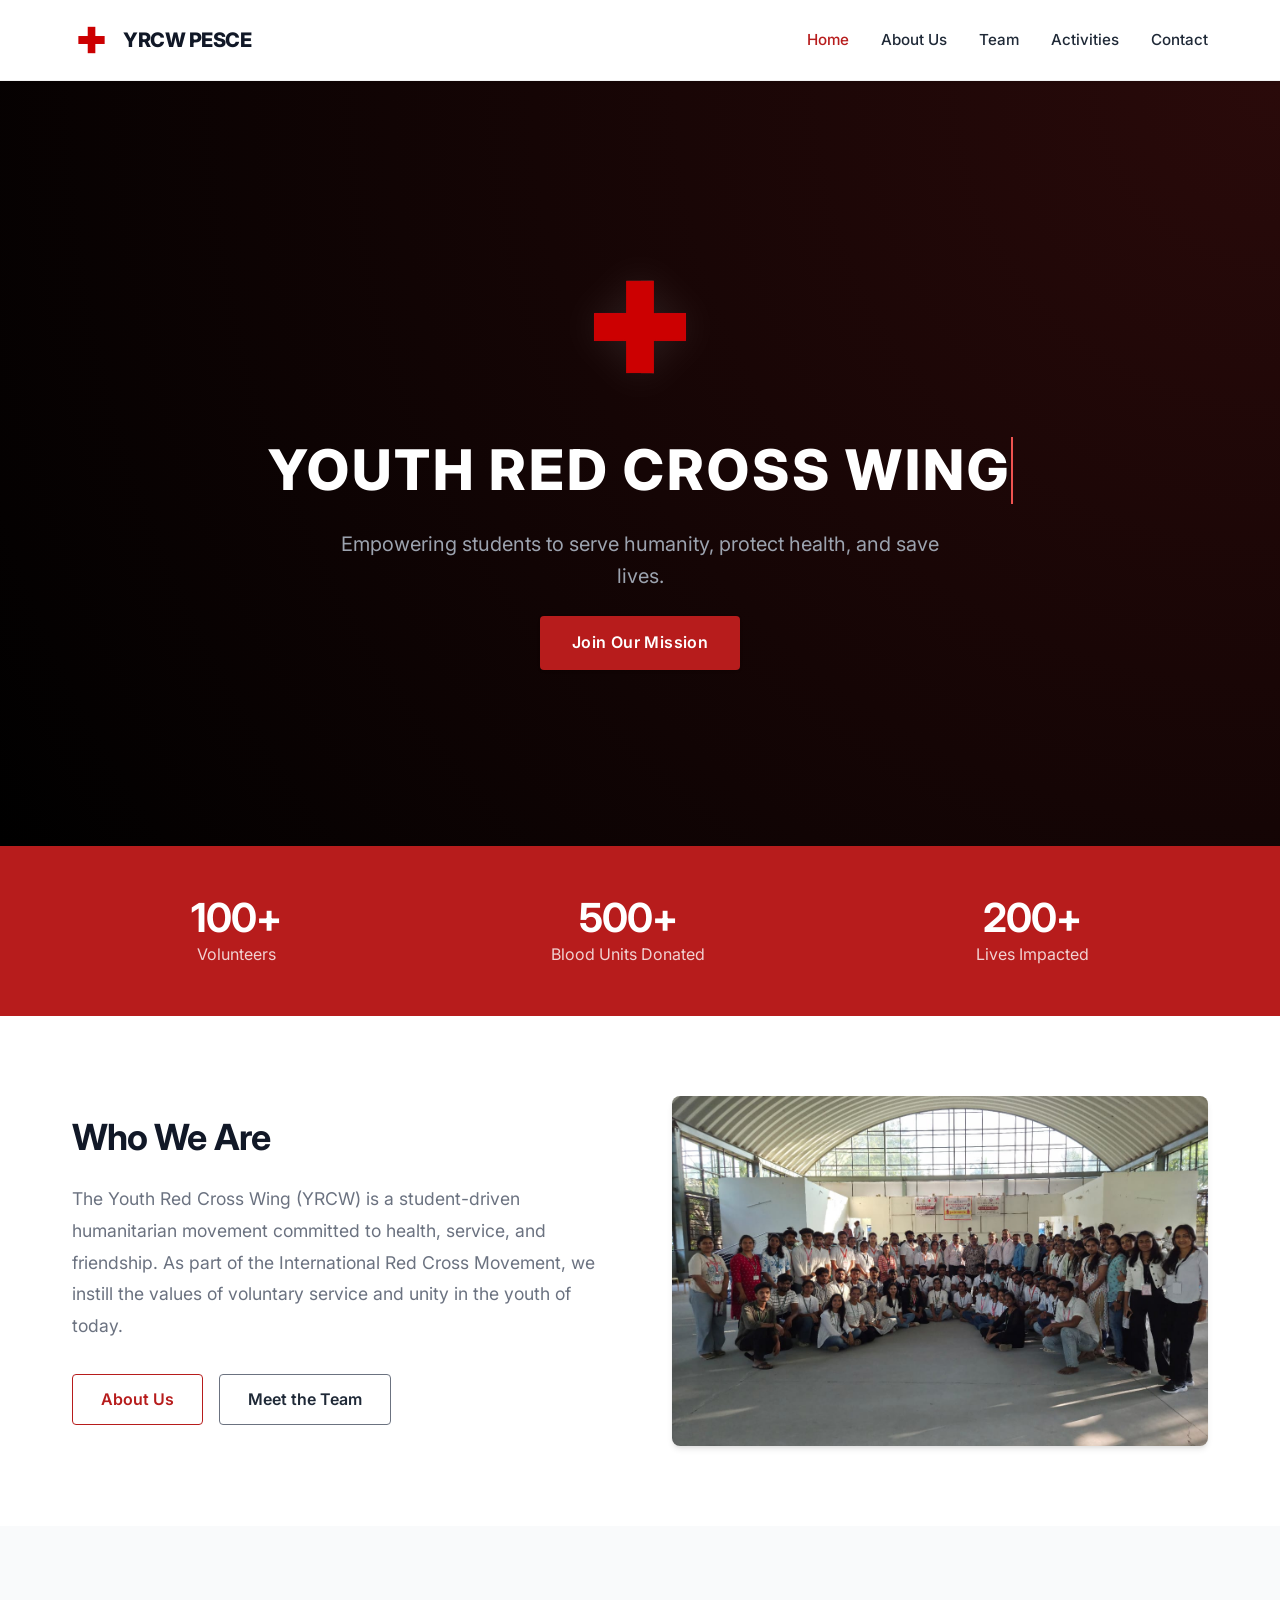
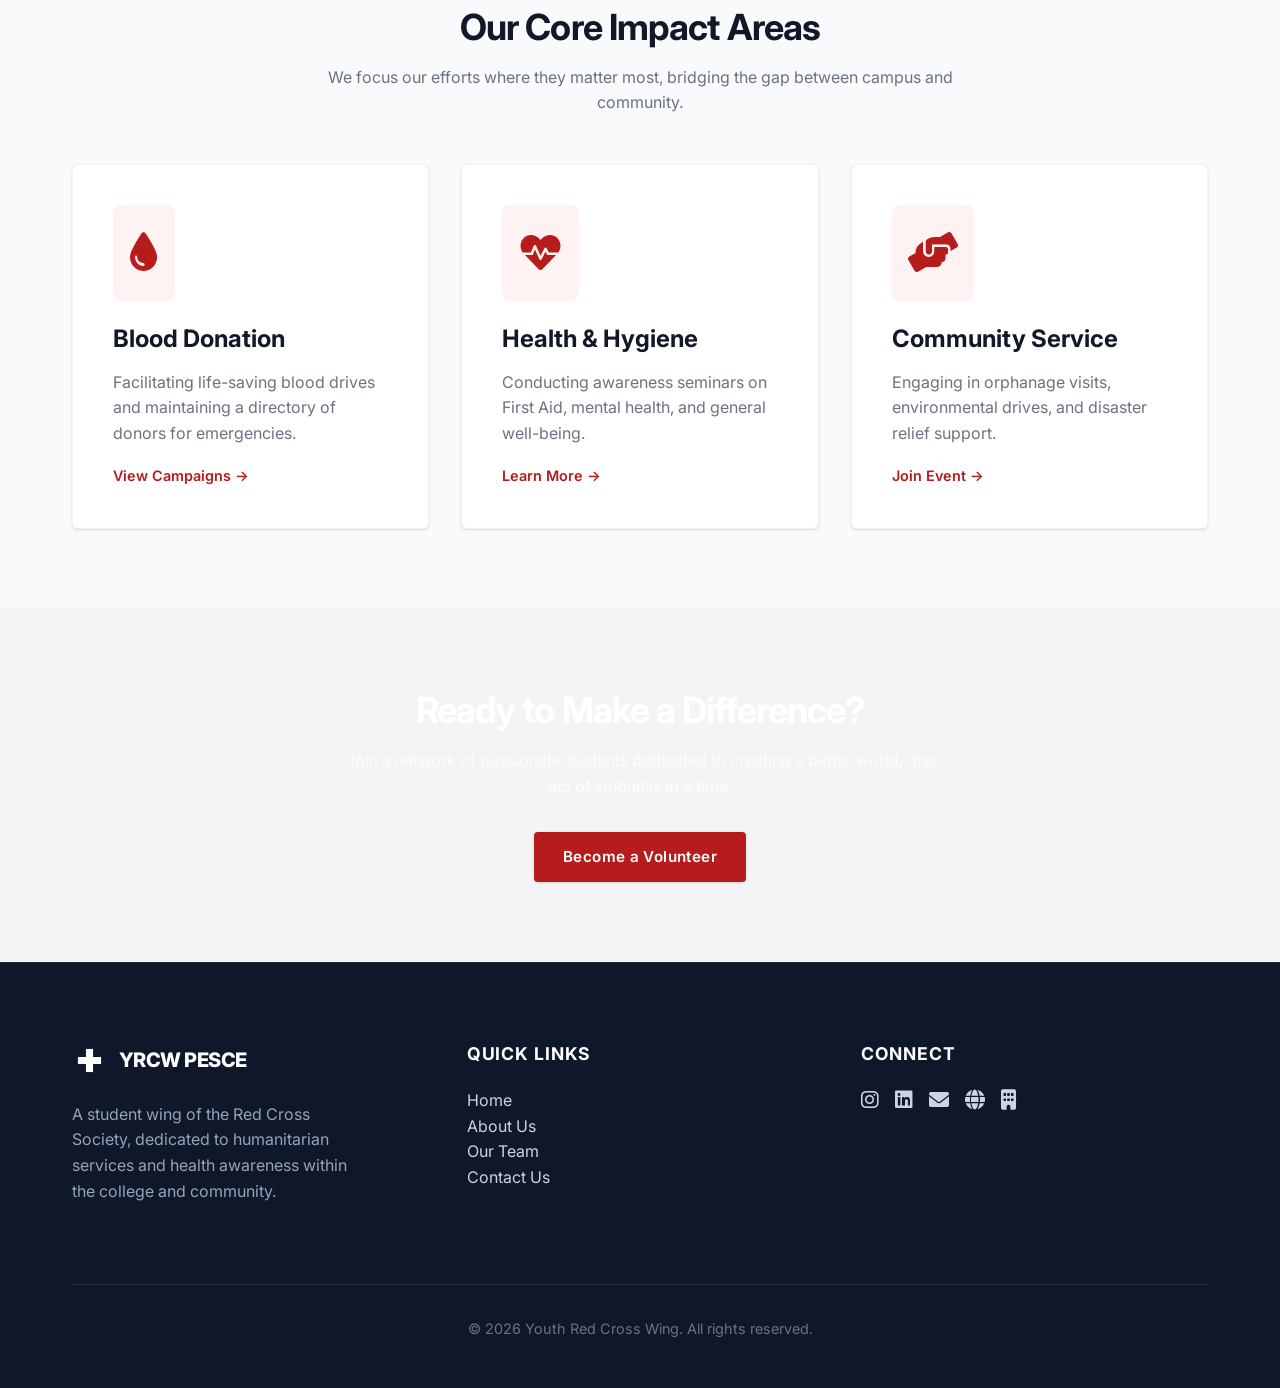
==== index.html @ 42d38836 "Initial commit: YRCW Website Polish and Enhancements" ====
<!DOCTYPE html>
<html lang="en">

<head>
    <meta charset="UTF-8">
    <meta name="viewport" content="width=device-width, initial-scale=1.0">
    <title>Youth Red Cross Wing | YRCW PESCE</title>
    <link rel="stylesheet" href="css/style.css">
    <link href="https://fonts.googleapis.com/css2?family=Inter:wght@400;500;600;700;800&display=swap" rel="stylesheet">
    <link rel="icon" type="image/png" href="assets/yrcw_logo.png">
    <link rel="stylesheet" href="https://cdnjs.cloudflare.com/ajax/libs/font-awesome/6.0.0/css/all.min.css">
    <link href="https://unpkg.com/aos@2.3.1/dist/aos.css" rel="stylesheet">
</head>

<body>
    <!-- Header -->
    <header>
        <div class="container">
            <nav class="navbar" data-aos="fade-down">
                <a href="index.html" class="logo">
                    <img src="assets/yrcw_logo.png" alt="YRCW Logo" class="nav-logo-img">
                    YRCW PESCE
                </a>
                <ul class="nav-links">
                    <li><a href="index.html" class="active">Home</a></li>
                    <li><a href="about.html">About Us</a></li>
                    <li><a href="team.html">Team</a></li>
                    <li><a href="activities.html">Activities</a></li>
                    <li><a href="contact.html">Contact</a></li>
                </ul>
                <div class="hamburger">
                    <span class="bar"></span>
                    <span class="bar"></span>
                    <span class="bar"></span>
                </div>
            </nav>
        </div>
    </header>

    <!-- Professional Hero Section -->
    <section class="hero">
        <div class="hero-content" data-aos="fade-up">
            <div class="hero-logo-container">
                <img src="assets/yrcw_logo.png" alt="YRCW Logo" class="hero-logo-img">
            </div>

            <div class="typewriter-container">
                <h1 class="typewriter">YOUTH RED CROSS WING</h1>
            </div>

            <p>Empowering students to serve humanity, protect health, and save lives.</p>
            <a href="contact.html" class="btn">Join Our Mission</a>
        </div>
    </section>

    <!-- Impact Stats -->
    <section style="background-color: var(--primary-color); color: white; padding: 3rem 0;">
        <div class="container">
            <div style="display: flex; flex-wrap: wrap; justify-content: space-around; text-align: center; gap: 2rem;"
                data-aos="fade-up">
                <div>
                    <h2 style="color: white; font-size: 2.5rem; margin-bottom: 0;">100+</h2>
                    <p style="color: rgba(255,255,255,0.8); margin: 0;">Volunteers</p>
                </div>
                <div>
                    <h2 style="color: white; font-size: 2.5rem; margin-bottom: 0;">500+</h2>
                    <p style="color: rgba(255,255,255,0.8); margin: 0;">Blood Units Donated</p>
                </div>
                <div>
                    <h2 style="color: white; font-size: 2.5rem; margin-bottom: 0;">200+</h2>
                    <p style="color: rgba(255,255,255,0.8); margin: 0;">Lives Impacted</p>
                </div>
            </div>
        </div>
    </section>

    <!-- About Snippet -->
    <section class="section bg-white">
        <div class="container">
            <div style="display: flex; gap: 4rem; align-items: center; flex-wrap: wrap;">
                <div style="flex: 1; min-width: 300px;" data-aos="fade-right">
                    <h2 style="margin-bottom: 1.5rem;">Who We Are</h2>
                    <p style="font-size: 1.1rem; line-height: 1.8; color: var(--text-muted);">
                        The Youth Red Cross Wing (YRCW) is a student-driven humanitarian movement committed to health,
                        service, and friendship.
                        As part of the International Red Cross Movement, we instill the values of voluntary service and
                        unity in the youth of today.
                    </p>
                    <div style="display: flex; gap: 1rem; margin-top: 2rem;">
                        <a href="about.html" class="btn-outline">About Us</a>
                        <a href="team.html" class="btn-outline"
                            style="border-color: var(--text-muted); color: var(--text-main);">Meet the Team</a>
                    </div>
                </div>
                <div style="flex: 1; min-width: 300px;" data-aos="fade-left">
                    <!-- Placeholder: Could be a collage or a professional single image -->
                    <img src="assets/Team.jpeg" alt="YRCW Team Activity"
                        style="width: 100%; height: 350px; object-fit: cover; border-radius: 8px; box-shadow: var(--shadow-md);">
                </div>
            </div>
        </div>
    </section>

    <!-- Highlights/What We Do -->
    <section class="section" style="background-color: #F9FAFB;">
        <div class="container">
            <div class="text-center" style="max-width: 700px; margin: 0 auto 3rem;" data-aos="fade-up">
                <h2>Our Core Impact Areas</h2>
                <p>We focus our efforts where they matter most, bridging the gap between campus and community.</p>
            </div>

            <div class="highlights-grid">
                <div class="highlight-card" data-aos="fade-up" data-aos-delay="100">
                    <div class="icon">
                        <i class="fas fa-tint"></i>
                    </div>
                    <h3>Blood Donation</h3>
                    <p>Facilitating life-saving blood drives and maintaining a directory of donors for emergencies.</p>
                    <a href="activities.html"
                        style="color: var(--primary-color); font-weight: 600; font-size: 0.9rem;">View Campaigns
                        &rarr;</a>
                </div>
                <div class="highlight-card" data-aos="fade-up" data-aos-delay="200">
                    <div class="icon">
                        <i class="fas fa-heartbeat"></i>
                    </div>
                    <h3>Health & Hygiene</h3>
                    <p>Conducting awareness seminars on First Aid, mental health, and general well-being.</p>
                    <a href="activities.html"
                        style="color: var(--primary-color); font-weight: 600; font-size: 0.9rem;">Learn More &rarr;</a>
                </div>
                <div class="highlight-card" data-aos="fade-up" data-aos-delay="300">
                    <div class="icon">
                        <i class="fas fa-hands-helping"></i>
                    </div>
                    <h3>Community Service</h3>
                    <p>Engaging in orphanage visits, environmental drives, and disaster relief support.</p>
                    <a href="activities.html"
                        style="color: var(--primary-color); font-weight: 600; font-size: 0.9rem;">Join Event &rarr;</a>
                </div>
            </div>
        </div>
    </section>

    <!-- Call to Action -->
    <section class="section text-center"
        style="background: linear-gradient(rgba(17, 24, 39, 0.9), rgba(17, 24, 39, 0.9)), url('https://images.unsplash.com/photo-1593113598332-cd288d649433?ixlib=rb-1.2.1&auto=format&fit=crop&w=1950&q=80'); background-size: cover; background-attachment: fixed; color: white;">
        <div class="container" data-aos="zoom-in">
            <h2 style="color: white; margin-bottom: 1rem;">Ready to Make a Difference?</h2>
            <p style="color: rgba(255,255,255,0.8); max-width: 600px; margin: 0 auto 2rem;">Join a network of passionate
                students dedicated to creating a better world, one act of kindness at a time.</p>
            <a href="contact.html" class="btn">Become a Volunteer</a>
        </div>
    </section>

    <!-- Scroll To Top Button -->
    <button id="scrollTopBtn" title="Go to top"><i class="fas fa-arrow-up"></i></button>

    <!-- Footer -->
    <footer>
        <div class="container">
            <div class="footer-grid">
                <div class="footer-col" style="flex: 2;">
                    <a href="index.html" class="logo" style="color: white; margin-bottom: 1.5rem;">
                        <img src="assets/yrcw_logo.png" alt="Logo"
                            style="height: 35px; filter: brightness(0) invert(1);"> YRCW PESCE
                    </a>
                    <p style="max-width: 300px;">A student wing of the Red Cross Society, dedicated to humanitarian
                        services and health awareness within the college and community.</p>
                </div>
                <div class="footer-col">
                    <h4>Quick Links</h4>
                    <ul>
                        <li><a href="index.html">Home</a></li>
                        <li><a href="about.html">About Us</a></li>
                        <li><a href="team.html">Our Team</a></li>
                        <li><a href="contact.html">Contact Us</a></li>
                    </ul>
                </div>
                <div class="footer-col">
                    <h4>Connect</h4>
                    <div style="display: flex; gap: 1rem; margin-top: 0.5rem;">
                        <a href="https://www.instagram.com/pesce.yrcw?igsh=dXppNGFpZTRqN2Ux" target="_blank"
                            title="Instagram"><i class="fab fa-instagram fa-lg"></i></a>
                        <a href="https://www.linkedin.com/in/yrcw-pesce?utm_source=share&utm_campaign=share_via&utm_content=profile&utm_medium=android_app"
                            target="_blank" title="LinkedIn"><i class="fab fa-linkedin fa-lg"></i></a>
                        <a href="mailto:yrcw@pesce.ac.in" title="Email"><i class="fas fa-envelope fa-lg"></i></a>
                        <a href="https://pesce.ac.in/" target="_blank" title="College Website"><i
                                class="fas fa-globe fa-lg"></i></a>
                        <a href="https://redcrosskarnataka.org/youth-red-cross/" target="_blank"
                            title="Karnataka YRCW"><i class="fas fa-building fa-lg"></i></a>
                    </div>
                </div>
            </div>
            <div class="copyright">
                <p>&copy; 2026 Youth Red Cross Wing. All rights reserved.</p>
            </div>
        </div>
    </footer>

    <script src="https://unpkg.com/aos@2.3.1/dist/aos.js"></script>
    <script>
        AOS.init({
            duration: 800,
            once: true
        });
    </script>
    <script src="js/script.js"></script>
</body>

</html>
---- css/style.css ----
:root {
  --primary-color: #B71C1C;
  /* Deep Corporate Red */
  --primary-dark: #7F1D1D;
  --primary-light: #EF5350;
  --secondary-color: #FFFFFF;
  --bg-light: #F3F4F6;
  --bg-dark: #111827;
  --text-main: #1F2937;
  --text-muted: #6B7280;
  --accent-color: #374151;
  --font-main: 'Inter', sans-serif;
  --max-width: 1200px;
  --shadow-sm: 0 1px 3px 0 rgba(0, 0, 0, 0.1), 0 1px 2px 0 rgba(0, 0, 0, 0.06);
  --shadow-md: 0 4px 6px -1px rgba(0, 0, 0, 0.1), 0 2px 4px -1px rgba(0, 0, 0, 0.06);
  --shadow-lg: 0 10px 15px -3px rgba(0, 0, 0, 0.1), 0 4px 6px -2px rgba(0, 0, 0, 0.05);
  --transition: all 0.3s cubic-bezier(0.4, 0, 0.2, 1);
}

* {
  margin: 0;
  padding: 0;
  box-sizing: border-box;
}

html {
  scroll-behavior: smooth;
}

body {
  font-family: var(--font-main);
  background-color: var(--bg-light);
  color: var(--text-main);
  line-height: 1.6;
  -webkit-font-smoothing: antialiased;
}

/* Scroll to Top Button */
#scrollTopBtn {
  display: none;
  position: fixed;
  bottom: 30px;
  right: 30px;
  z-index: 999;
  font-size: 1.2rem;
  border: none;
  outline: none;
  background-color: var(--primary-color);
  color: white;
  cursor: pointer;
  padding: 12px 16px;
  border-radius: 50%;
  box-shadow: 0 4px 6px rgba(0, 0, 0, 0.1);
  transition: all 0.3s ease;
}

#scrollTopBtn:hover {
  background-color: var(--bg-dark);
  transform: translateY(-5px);
}

a {
  text-decoration: none;
  color: inherit;
}

ul {
  list-style: none;
}

img {
  max-width: 100%;
  display: block;
}

/* Typography */
h1,
h2,
h3,
h4,
h5,
h6 {
  font-weight: 700;
  line-height: 1.2;
  margin-bottom: 1rem;
  color: var(--bg-dark);
}

h1 {
  font-size: 3rem;
  letter-spacing: -0.025em;
}

h2 {
  font-size: 2.25rem;
  letter-spacing: -0.025em;
}

h3 {
  font-size: 1.5rem;
}

p {
  margin-bottom: 1rem;
  color: var(--text-muted);
}

/* Utilities */
.container {
  max-width: var(--max-width);
  margin: 0 auto;
  padding: 0 2rem;
}

.btn {
  display: inline-block;
  padding: 12px 28px;
  background-color: var(--primary-color);
  color: white;
  border-radius: 4px;
  /* Sharper corners for professional look */
  font-weight: 600;
  font-size: 0.95rem;
  transition: var(--transition);
  border: 1px solid transparent;
  cursor: pointer;
  letter-spacing: 0.025em;
  box-shadow: var(--shadow-sm);
}

.btn:hover {
  background-color: var(--primary-dark);
  box-shadow: var(--shadow-md);
  transform: translateY(-1px);
}

.btn-outline {
  background-color: transparent;
  border: 1px solid var(--primary-color);
  color: var(--primary-color);
  padding: 12px 28px;
  border-radius: 4px;
  font-weight: 600;
  transition: var(--transition);
}

.btn-outline:hover {
  background-color: var(--primary-color);
  color: white;
}

.text-center {
  text-align: center;
}

.section {
  padding: 5rem 0;
}

.bg-white {
  background-color: white;
}

/* Header */
header {
  background-color: rgba(255, 255, 255, 0.95);
  backdrop-filter: blur(10px);
  box-shadow: var(--shadow-sm);
  position: sticky;
  top: 0;
  z-index: 1000;
  border-bottom: 1px solid rgba(0, 0, 0, 0.05);
}

.navbar {
  display: flex;
  justify-content: space-between;
  align-items: center;
  height: 80px;
}

.logo {
  font-size: 1.25rem;
  font-weight: 800;
  color: var(--bg-dark);
  display: flex;
  align-items: center;
  gap: 12px;
  letter-spacing: -0.025em;
}

.nav-logo-img {
  height: 40px;
  width: auto;
}

.nav-links {
  display: flex;
  gap: 32px;
}

.nav-links a {
  font-weight: 500;
  font-size: 0.95rem;
  color: var(--text-main);
  transition: var(--transition);
}

.nav-links a:hover,
.nav-links a.active {
  color: var(--primary-color);
}

.hamburger {
  display: none;
  cursor: pointer;
}

.bar {
  display: block;
  width: 24px;
  height: 2px;
  /* Thinner lines */
  margin: 6px auto;
  transition: all 0.3s ease-in-out;
  background-color: var(--bg-dark);
}

/* Hero Section Professional Redesign */
.hero {
  background: radial-gradient(circle at top right, #2a0a0a, #000000);
  height: 85vh;
  display: flex;
  align-items: center;
  justify-content: center;
  text-align: center;
  position: relative;
  overflow: hidden;
  color: white;
}

.page-header {
  background: radial-gradient(circle at top right, #2a0a0a, #000000);
  padding: 6rem 0 3rem;
  text-align: center;
  color: white;
  position: relative;
  margin-bottom: 2rem;
}

.page-header::before {
  content: '';
  position: absolute;
  top: 0;
  left: 0;
  width: 100%;
  height: 100%;
  background: url('https://www.transparenttextures.com/patterns/cubes.png');
  opacity: 0.05;
}

.page-header h1 {
  color: white;
  margin-bottom: 0.5rem;
  position: relative;
  z-index: 1;
}

.hero::before {
  content: '';
  position: absolute;
  top: 0;
  left: 0;
  width: 100%;
  height: 100%;
  background: url('https://www.transparenttextures.com/patterns/cubes.png');
  /* Subtle texture */
  opacity: 0.05;
}

.hero-content {
  position: relative;
  z-index: 2;
  display: flex;
  flex-direction: column;
  align-items: center;
  gap: 1.5rem;
}

.hero-logo-container {
  margin-bottom: 1rem;
  animation: smoothScale 1.2s cubic-bezier(0.2, 0.8, 0.2, 1) forwards;
  opacity: 0;
  transform: translateY(20px);
}

.hero-logo-img {
  width: 140px;
  height: 140px;
  object-fit: contain;
  filter: drop-shadow(0 0 20px rgba(255, 255, 255, 0.1));
}

.typewriter-container {
  display: inline-block;
}

.typewriter {
  overflow: hidden;
  border-right: 2px solid var(--primary-light);
  white-space: nowrap;
  margin: 0 auto;
  letter-spacing: 0.05em;
  font-size: 3.5rem;
  font-weight: 800;
  color: white;
  width: 0;
  animation:
    typing 2s steps(30, end) 0.5s forwards,
    blink-caret 0.8s step-end infinite;
}

.hero p {
  color: #9CA3AF;
  font-size: 1.25rem;
  max-width: 600px;
  margin: 0 auto;
  animation: fadeUp 0.8s ease-out 2.5s forwards;
  opacity: 0;
}

.hero .btn {
  animation: fadeUp 0.8s ease-out 2.8s forwards;
  opacity: 0;
  background-color: var(--primary-color);
  border: none;
  padding: 14px 32px;
  font-size: 1rem;
}

/* Animations */
@keyframes smoothScale {
  to {
    opacity: 1;
    transform: translateY(0);
  }
}

@keyframes typing {
  from {
    width: 0
  }

  to {
    width: 100%
  }
}

@keyframes blink-caret {

  from,
  to {
    border-color: transparent
  }

  50% {
    border-color: var(--primary-light)
  }
}

@keyframes fadeUp {
  from {
    opacity: 0;
    transform: translateY(20px);
  }

  to {
    opacity: 1;
    transform: translateY(0);
  }
}

/* Highlights Section Redesign */
.highlights-grid {
  display: grid;
  grid-template-columns: repeat(auto-fit, minmax(300px, 1fr));
  gap: 2rem;
  margin-top: 3rem;
}

.highlight-card {
  background: white;
  padding: 2.5rem;
  border-radius: 6px;
  box-shadow: var(--shadow-sm);
  text-align: left;
  /* More professional than center */
  transition: var(--transition);
  border: 1px solid rgba(0, 0, 0, 0.05);
  position: relative;
  overflow: hidden;
}

.highlight-card::before {
  content: '';
  position: absolute;
  top: 0;
  left: 0;
  width: 4px;
  height: 100%;
  background-color: var(--primary-color);
  opacity: 0;
  transition: var(--transition);
}

.highlight-card:hover {
  transform: translateY(-4px);
  box-shadow: var(--shadow-lg);
}

.highlight-card:hover::before {
  opacity: 1;
}

.icon {
  font-size: 2.5rem;
  color: var(--primary-color);
  margin-bottom: 1.5rem;
  display: inline-block;
  background: #FEF2F2;
  /* Light red tint */
  padding: 1rem;
  border-radius: 8px;
}

/* Footer Redesign */
footer {
  background-color: #0F172A;
  /* Slate 900 */
  color: #E2E8F0;
  padding: 5rem 0 2rem;
  border-top: 1px solid rgba(255, 255, 255, 0.05);
}

.footer-grid {
  display: grid;
  grid-template-columns: repeat(auto-fit, minmax(250px, 1fr));
  gap: 3rem;
  margin-bottom: 4rem;
}

.footer-col h4 {
  color: white;
  margin-bottom: 1.5rem;
  font-size: 1.1rem;
  letter-spacing: 0.05em;
  text-transform: uppercase;
}

.footer-col p {
  color: #94A3B8;
}

.footer-col a {
  color: #CBD5E1;
  transition: var(--transition);
}

.footer-col a:hover {
  color: white;
  transform: translateX(5px);
  display: inline-block;
}

.copyright {
  border-top: 1px solid rgba(255, 255, 255, 0.1);
  padding-top: 2rem;
  text-align: center;
  color: #64748B;
  font-size: 0.9rem;
}

/* Mobile Responsive */
@media (max-width: 768px) {
  .hamburger {
    display: block;
  }

  .navbar {
    height: 70px;
  }

  .hamburger.active .bar:nth-child(2) {
    opacity: 0;
  }

  .hamburger.active .bar:nth-child(1) {
    transform: translateY(8px) rotate(45deg);
  }

  .hamburger.active .bar:nth-child(3) {
    transform: translateY(-8px) rotate(-45deg);
  }

  .nav-links {
    position: fixed;
    left: 0;
    top: 70px;
    gap: 0;
    flex-direction: column;
    background-color: white;
    width: 100%;
    text-align: center;
    transition: 0.3s;
    box-shadow: var(--shadow-lg);
    border-top: 1px solid #eee;
    padding: 2rem 0;
    visibility: hidden;
    opacity: 0;
    transform: translateY(-20px);
  }

  .nav-links.active {
    visibility: visible;
    opacity: 1;
    transform: translateY(0);
  }

  .nav-links li {
    margin: 12px 0;
  }

  .typewriter {
    font-size: 2rem;
  }

  .hero-logo-img {
    width: 100px;
    height: 100px;
  }
}
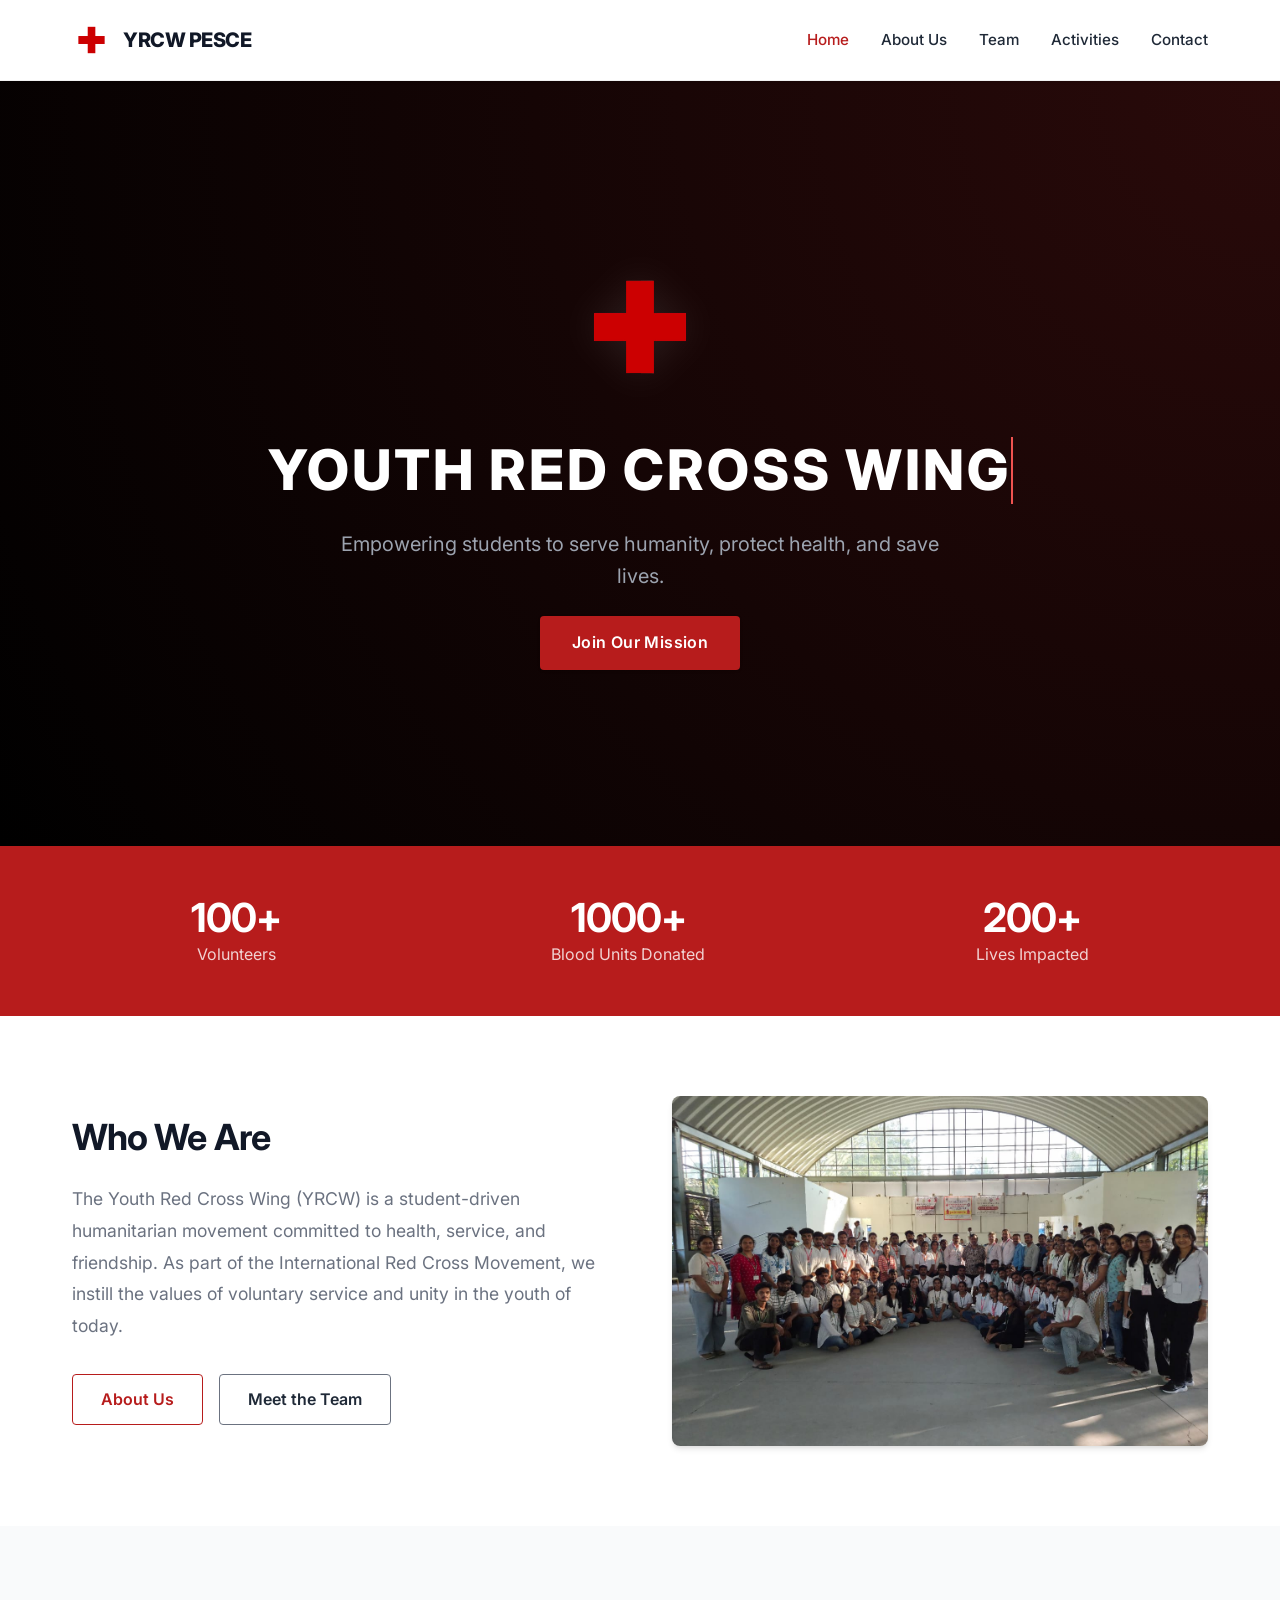
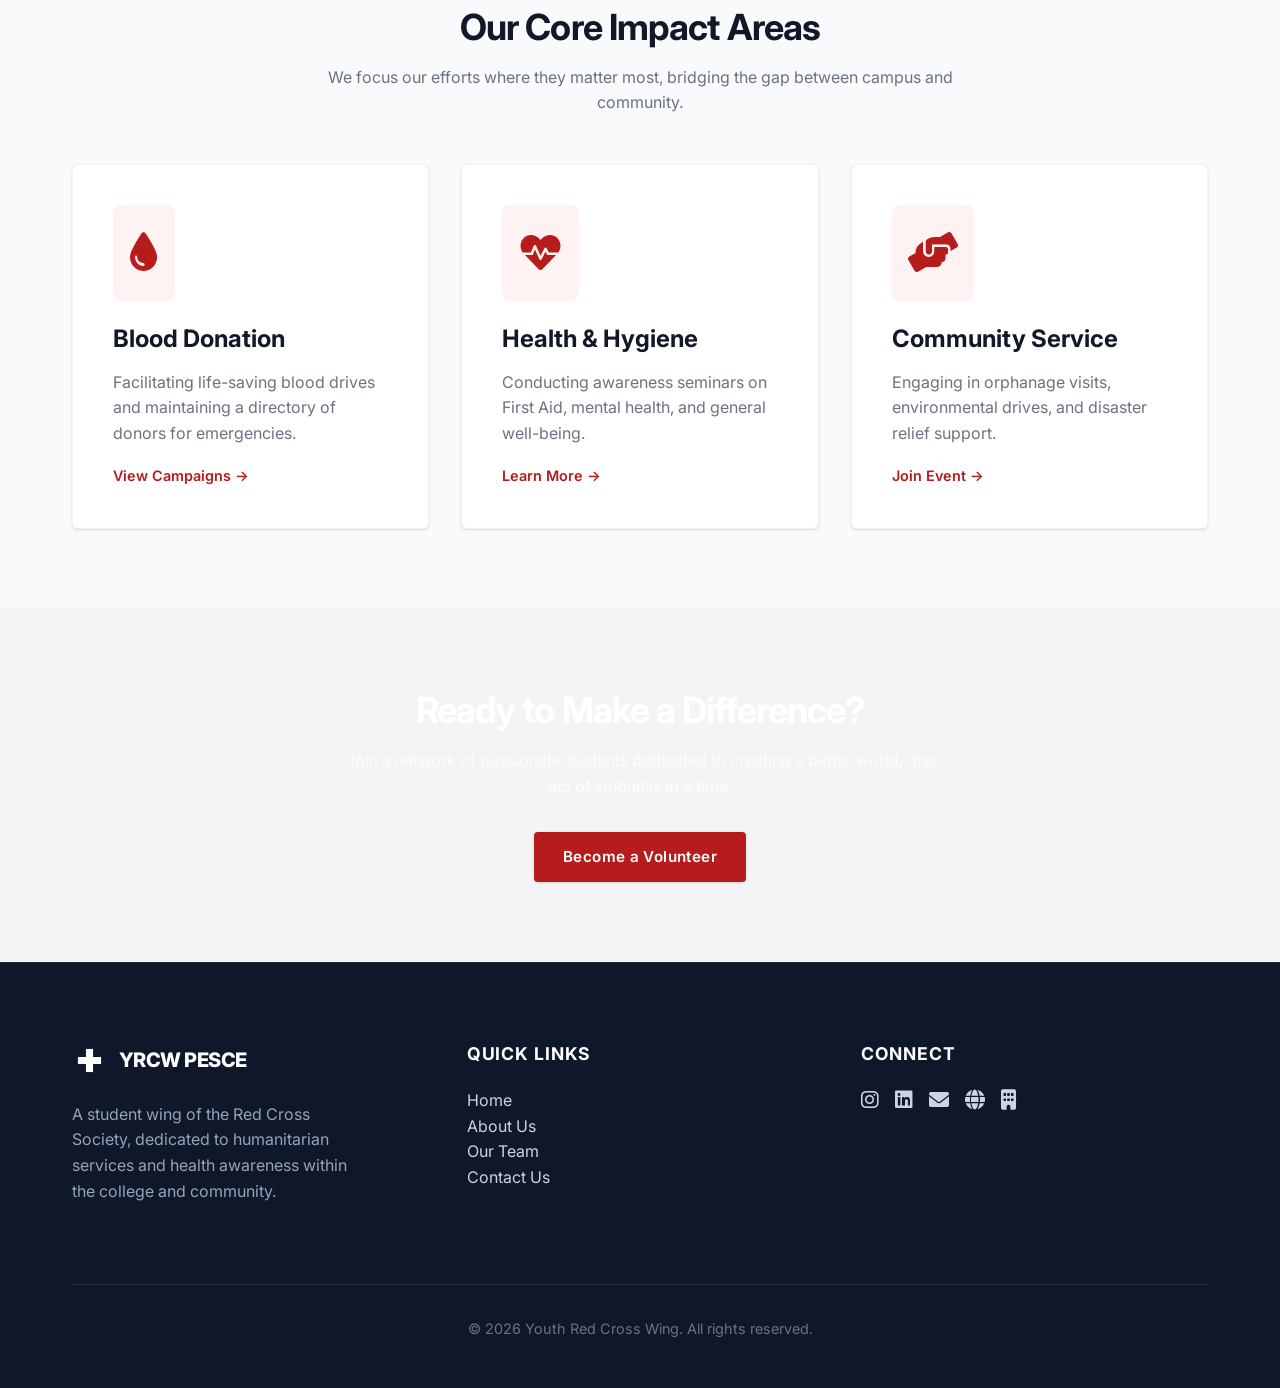
==== commit d4d6eead: "Final Polish: Faculty Alignment, Mobile Optimization, Image Updates" ====
--- a/index.html
+++ b/index.html
@@ -63,7 +63,7 @@
                     <p style="color: rgba(255,255,255,0.8); margin: 0;">Volunteers</p>
                 </div>
                 <div>
-                    <h2 style="color: white; font-size: 2.5rem; margin-bottom: 0;">500+</h2>
+                    <h2 style="color: white; font-size: 2.5rem; margin-bottom: 0;">1000+</h2>
                     <p style="color: rgba(255,255,255,0.8); margin: 0;">Blood Units Donated</p>
                 </div>
                 <div>
--- a/css/style.css
+++ b/css/style.css
@@ -383,7 +383,7 @@
 /* Highlights Section Redesign */
 .highlights-grid {
   display: grid;
-  grid-template-columns: repeat(auto-fit, minmax(300px, 1fr));
+  grid-template-columns: repeat(auto-fit, minmax(280px, 1fr));
   gap: 2rem;
   margin-top: 3rem;
 }
@@ -478,6 +478,35 @@
   text-align: center;
   color: #64748B;
   font-size: 0.9rem;
+}
+
+/* Mentor Card (Shanmuga Sir) */
+.mentor-card {
+  flex: 0 1 800px;
+  /* Allow it to be wider */
+  display: flex !important;
+  flex-direction: row;
+  text-align: left;
+  background: white;
+  border-radius: 12px;
+  overflow: hidden;
+  box-shadow: var(--shadow-sm);
+  border-top: 4px solid var(--primary-color);
+  margin-bottom: 2rem;
+}
+
+.mentor-card .team-img-wrapper {
+  flex: 0 0 40%;
+  height: auto;
+  min-height: 300px;
+}
+
+.mentor-card .team-info {
+  flex: 1;
+  display: flex;
+  flex-direction: column;
+  justify-content: center;
+  padding: 40px;
 }
 
 /* Mobile Responsive */
@@ -538,4 +567,42 @@
     width: 100px;
     height: 100px;
   }
+
+  /* Mentor Card Stacking on Mobile */
+  .mentor-card {
+    flex-direction: column;
+    text-align: center;
+  }
+
+  .mentor-card .team-img-wrapper {
+    width: 100%;
+    height: 350px;
+    /* Specific height for mobile image */
+  }
+
+  .mentor-card .team-info {
+    padding: 25px;
+  }
+
+  /* General Mobile Adjustments */
+  h1 {
+    font-size: 2.5rem;
+  }
+
+  h2 {
+    font-size: 1.8rem;
+  }
+
+  .container {
+    padding: 0 1.5rem;
+  }
+
+  .section {
+    padding: 3rem 0;
+  }
+
+  /* Make sure flex containers wrap */
+  .contact-container {
+    flex-direction: column;
+  }
 }
